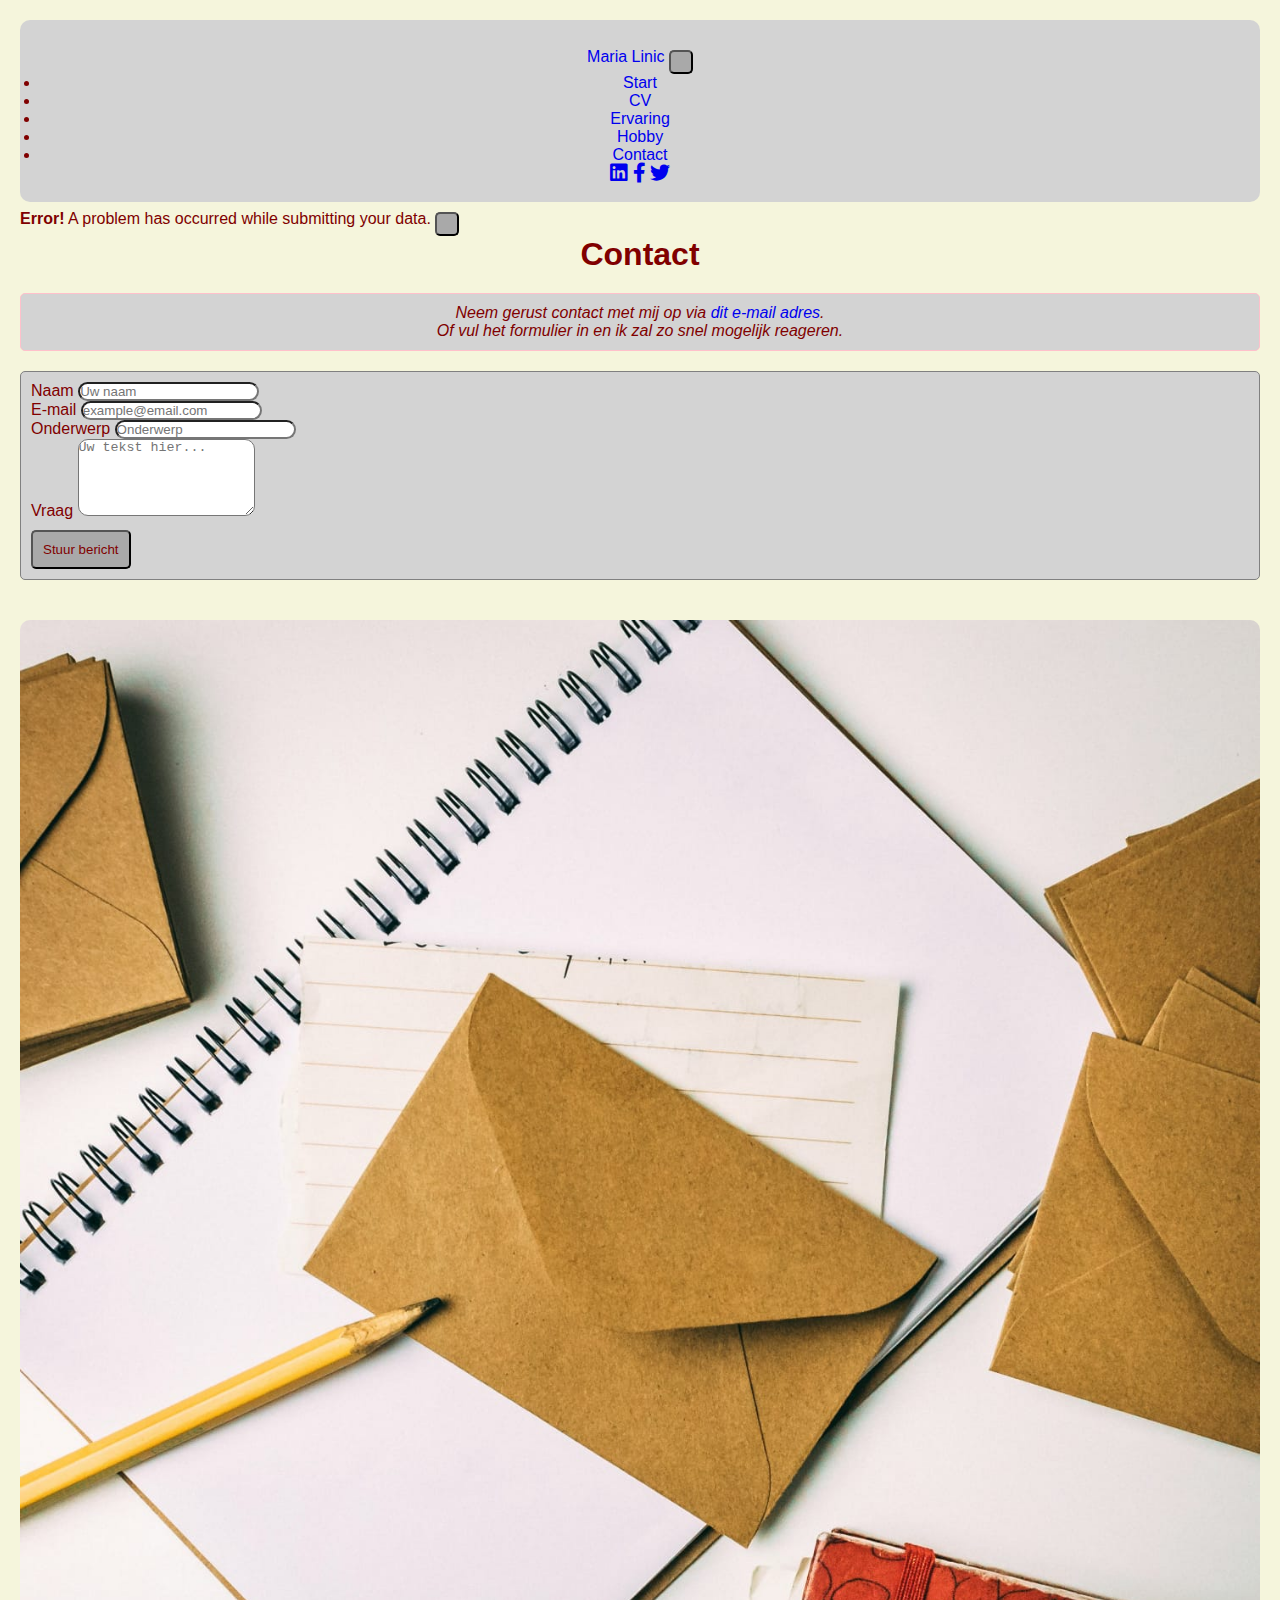
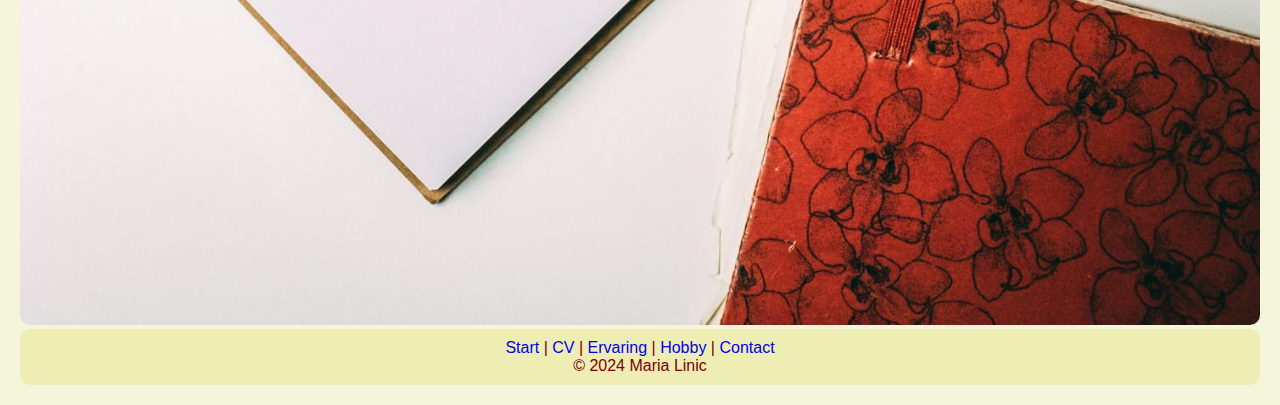
==== Project2/contact.html @ b56806a3 "Add files via upload" ====
<!DOCTYPE html>
<html lang="nl">
<head>
    <meta charset="UTF-8">
    <meta name="viewport" content="width=device-width, initial-scale=1.0">
    <title>Contact</title>
    <link rel="stylesheet" href="css/style.css">
    <link rel="icon" href="img/idesign.jpg" type="image/x-icon">
    <link href="https://cdn.jsdelivr.net/npm/bootstrap@5.1.3/dist/css/bootstrap.min.css" rel="stylesheet" integrity="sha384-1BmE4kWBq78iYhFldvKuhfTAU6auU8tT94WrHftjDbrCEXSU1oBoqyl2QvZ6jIW3" crossorigin="anonymous">
    <script src="https://cdn.jsdelivr.net/npm/bootstrap@5.1.3/dist/js/bootstrap.bundle.min.js" integrity="sha384-ka7Sk0Gln4gmtz2MlQnikT1wXgYsOg+OMhuP+IlRH9sENBO0LRn5q+8nbTov4+1p" crossorigin="anonymous"></script>
     <!-- Font Awesome -->
     <link rel="stylesheet" href="https://cdnjs.cloudflare.com/ajax/libs/font-awesome/6.0.0-beta3/css/all.min.css">
</head>
<body>
    <header>
        <nav class="navbar navbar-expand-lg navbar-light bg-light mb-4">
            <div class="container">
                <a class="navbar-brand" href="#">Maria Linic</a>
                <button class="navbar-toggler" type="button" data-bs-toggle="collapse" data-bs-target="#navbarSupportedContent" aria-controls="navbarSupportedContent" aria-expanded="false" aria-label="Toggle navigation">
                    <span class="navbar-toggler-icon"></span>
                </button>
                <div class="collapse navbar-collapse" id="navbarSupportedContent">
                <ul class="navbar-nav me-auto">
                    <li class="nav-item"><a class="nav-link" href="index.html">Start</a></li>
                    <li class="nav-item"><a class="nav-link" href="cv.html">CV</a></li>
                    <li class="nav-item"><a class="nav-link" href="ervaring.html">Ervaring</a></li>
                    <li class="nav-item"><a class="nav-link" href="hobby.html">Hobby</a></li>
                    <li class="nav-item active"><a class="nav-link" href="contact.html">Contact</a></li>
                </ul>
            </div>
        </nav>

        <div class="container text-center my-3">
            <a href="https://www.linkedin.com" target="_blank" class="text-dark mx-2">
                <i class="fab fa-linkedin fa-lg"></i>
            </a>
            <a href="https://www.facebook.com" target="_blank" class="text-dark mx-2">
                <i class="fab fa-facebook-f fa-lg"></i>
            </a>
            <a href="https://twitter.com" target="_blank" class="text-dark mx-2">
                <i class="fab fa-twitter fa-lg"></i>
            </a>
         </div>
    </header>

    <div class="container mt-5">
        <div class="alert alert-danger alert-dismissible fade show" role="alert">
            <strong>Error!</strong> A problem has occurred while submitting your data.
            <button type="button" class="btn-close" data-bs-dismiss="alert" aria-label="Close"></button>
        </div>
    </div>
    

    <div class="container mt-5 header-section">
        <h1 class="text-center">Contact</h1>

        <div class="contact-info">
            <p>Neem gerust contact met mij op via <a href="mailto:1058825@student.thomasmore.be">dit e-mail adres</a>.<br>
            Of vul het formulier in en ik zal zo snel mogelijk reageren.</p>
        </div>

        <div class="contact-form">
            <form action="mailto:1058825@student.thomasmore.be" method="post" enctype="text/plain">
                <div class="mb-3">
                    <label for="name" class="form-label">Naam</label>
                    <input type="text" class="form-control" id="name" name="name" placeholder="Uw naam" required>
                </div>
                <div class="mb-3">
                    <label for="email" class="form-label">E-mail</label>
                    <input type="email" class="form-control" id="email" name="email" placeholder="example@email.com" required>
                </div>
                <div class="mb-3">
                    <label for="subject" class="form-label">Onderwerp</label>
                    <input type="text" class="form-control" id="subject" name="subject" placeholder="Onderwerp" required>
                </div>
                <div class="mb-3">
                    <label for="question" class="form-label">Vraag</label>
                    <textarea class="form-control" id="question" name="question" rows="5" placeholder="Uw tekst hier..." required></textarea>
                </div>
                <button type="submit" class="btn btn-primary">Stuur bericht</button>
            </form>
        </div>
       
        <div class="contact-image mt-4">
           
            <img class="img-fluid" src="img/email.jpg" alt="I love IT">
        </div>
    </div>

    <footer class="text-center mt-5">
        <nav>
            <a href="index.html">Start</a> |
            <a href="cv.html">CV</a> |
            <a href="ervaring.html">Ervaring</a> |
            <a href="hobby.html">Hobby</a> |
            <a href="contact.html">Contact</a>
        </nav>
        <p>&copy; 2024 Maria Linic</p>
    </footer>
    <script src="js/script.js"></script>
    <script src="https://code.jquery.com/jquery-3.5.1.slim.min.js"></script>
    <script src="https://cdn.jsdelivr.net/npm/@popperjs/core@2.10.2/dist/umd/popper.min.js"></script>
    <script src="https://cdn.jsdelivr.net/npm/bootstrap@5.1.3/dist/js/bootstrap.min.js"></script>
</body>
</html>
---- Project2/css/style.css ----
/* General Styles */
*
{
    margin: 0;
    padding: 0;
    border-radius: 10px;
    box-sizing: border-box;
}


body 
{
    font-family: Arial, sans-serif; /* Font for the entire page */
    background-color: beige !important; /* Light background color */
    color: maroon; /* Dark text color */
    padding: 20px; /* Add padding around the body */
}

/* Header Styles */
header{
    background-color: lightgrey; /* Header background color */
    color: maroon; /* Header text color */
    padding: 20px; /* Padding for the header */
    text-align: center; /* Center the text */
}

h1
{
    color: maroon; /* Header text color */
    text-align: center; /* Center the text */
}

.styled-box {
    background-color: lightgray; /* Box background color */
    color: maroon; /* Box text color */
    padding: 10px; /* Padding for the box */
    text-align: center; /* Center the text */
}

.hero 
{
    background-color: beige; /* Hero background color */
    color: maroon; /* Hero text color */
    padding: 20px; /* Padding for the hero */
    text-align: center; /* Center the text */
    position: relative; /* Positioning for hero */
}

/* Navbar Styles */
#nav-bar 
{
    position: sticky;
    top: 0;
    z-index: 10;
    background-color: lightgray; /* Navbar background color */
    color: maroon; /* Navbar text color */
    text-align: center;
    padding: 10px; /* Padding for the navbar */
    margin-bottom: 20px; /* Space below the navbar */
}

#nav-bar .nav-link {
    font-style: oblique;
    color: maroon; /* Navbar link color */
    text-decoration: none; /* Remove underline from navbar links */
}

.nav-link:hover {
    background-color: beige; /* Lighter background color on hover */
    border-radius: 10px; /* Rounded corners on hover */
    color: maroon; /* Navbar link text color on hover */
}

.carousel-small {
    max-width: 600px; /* Postavite maksimalnu širinu karusela */
    margin: 0 auto; /* Centrirajte karusel */
}

.small-carousel-img {
    height: auto; /* Održavajte proporcije slika */
    max-height: 400px; /* Postavite maksimalnu visinu slika */
    object-fit: cover; /* Održavajte proporcije slika unutar okvira */
}
.carousel {
    margin-bottom: 20px; /* Space below the carousel */
    width: 100%; /* Full width */
    position: center;
    border: 1px solid lightgray; /* Carousel border color */
    border-radius: 10px; /* Rounded corners */
    background-color: gray; /* Carousel background color */
    color: maroon; /* Carousel text color */

}
.carousel-button {
    background-color: lightgray; /* Button background color */
    color: maroon; /* Button text color */
    border-radius: 5px; /* Rounded corners */
    padding: 10px; /* Padding for the button */
    margin-top: 10px; /* Space above the button */
}

/* Card Styles */
.card {
    border: 1px solid gray; /* Card border color */
    border-radius: 5px; /* Rounded corners */
    box-shadow: 0 2px 4px maroon; /* Subtle shadow */
    padding: 10px; /* Padding for the card */
    background-color: blanchedalmond; /* Card background color */
}

.card-title {
    font-size: 1.5rem; /* Larger font size for the title */
    color: maroon; /* Darker color for the title */
    margin-bottom: 1rem; /* Space below the title */
    text-align: center; /* Center the title */
    font-style: oblique;
}

.card-text {
    font-size: 1rem; /* Standard font size for text */
    color: maroon; /* Darker color for text */
    margin-bottom: 1rem; /* Space below the text */
    text-align: center; /* Center the text */
    font-style: oblique;
}

/* Image Styles */
.img-fluid {
    max-width: 100%; /* Responsive image */
    height: auto; /* Maintain aspect ratio */
    margin-top: 20px; /* Space above the image */
}

/* Footer Styles */
footer {
    background-color: rgb(238, 238, 180); /* Footer background color */
    color: maroon; /* Footer text color */
    padding: 10px; /* Padding for the footer */
    text-align: center; /* Center the text */
    position: relative; /* Positioning for footer */
    bottom: 0; /* Stick to the bottom */
    width: 100%; /* Full width */
}

form {
    margin-top: 20px; /* Space above the form */
    margin-bottom: 20px; /* Space below the form */
    padding: 10px; /* Padding for the form */
    border: 1px solid gray; /* Form border color */
    border-radius: 5px; /* Rounded corners */
    background-color: lightgray; /* Form background color */
    color: maroon; /* Form text color */ 
}
button {
    background-color: darkgray !important; /* Button background color */
    color: maroon; /* Button text color */
    border-radius: 5px; /* Rounded corners */
    padding: 10px; /* Padding for the button */
    margin-top: 10px; /* Space above the button */
    cursor: pointer; /* Change cursor to pointer on hover */
}
button:hover {
    background-color: beige; /* Lighter background color on hover */
    border-radius: 10px; /* Rounded corners on hover */
    color: maroon; /* Form button text color on hover */
}
.contact-info {
    margin-top: 20px; /* Space above the contact info */
    margin-bottom: 20px; /* Space below the contact info */
    padding: 10px; /* Padding for the contact info */
    border: 1px solid pink; /* Contact info border color */
    border-radius: 5px; /* Rounded corners */
    background-color: lightgray; /* Contact info background color */
    color: maroon; /* Contact info text color */
    text-align: center; /* Center the text */
    font-style: oblique;
}

.bg-dark {
    background-color: gray; /* Siva boja */
    color: white; /* Bijeli tekst za kontrast */
}

.bg-beige {
    background-color: #f5f5dc; /* Beige boja */
    color: maroon; /* Crni tekst za kontrast */
}

/* Stiliziranje list items */
.list-group-item {
    border: 2px solid #ccc; /* Sivi okvir */
    border-radius: 8px; /* Zaobljene ivice */
    margin-bottom: 10px; /* Razmak između stavki */
    padding: 15px; /* Unutarnji razmak */
    transition: transform 0.2s; /* Efekt pri hoveru */
}

/* Efekt pri hoveru */
.list-group-item:hover {
    transform: scale(1.02); /* Lagano povećanje pri hoveru */
    box-shadow: 0 4px 10px rgba(0, 0, 0, 0.2); /* Sjena pri hoveru */
}

/* Opcionalno: Stiliziranje linkova */
a {
    text-decoration: none; /* Uklanja podcrtavanje */
}

a:hover {
    text-decoration: underline; /* Dodaje podcrtavanje pri hoveru */
    color: gold; /* Zlata boja pri hoveru */
}
/* Responsive Styles */
@media (max-width: 768px) {
    .carousel {
        width: 100%; /* Full width on smaller screens */
        height: auto; /* Maintain aspect ratio */
    }

    #nav-bar {
        flex-direction: column; /* Stack navigation items on smaller screens */
    }

    .card {
        margin: 0; /* Remove margin on smaller screens */
    }

    header, footer, .styled-box, .contact-info {
        padding: 15px; /* Reduce padding on smaller screens */
    }
}
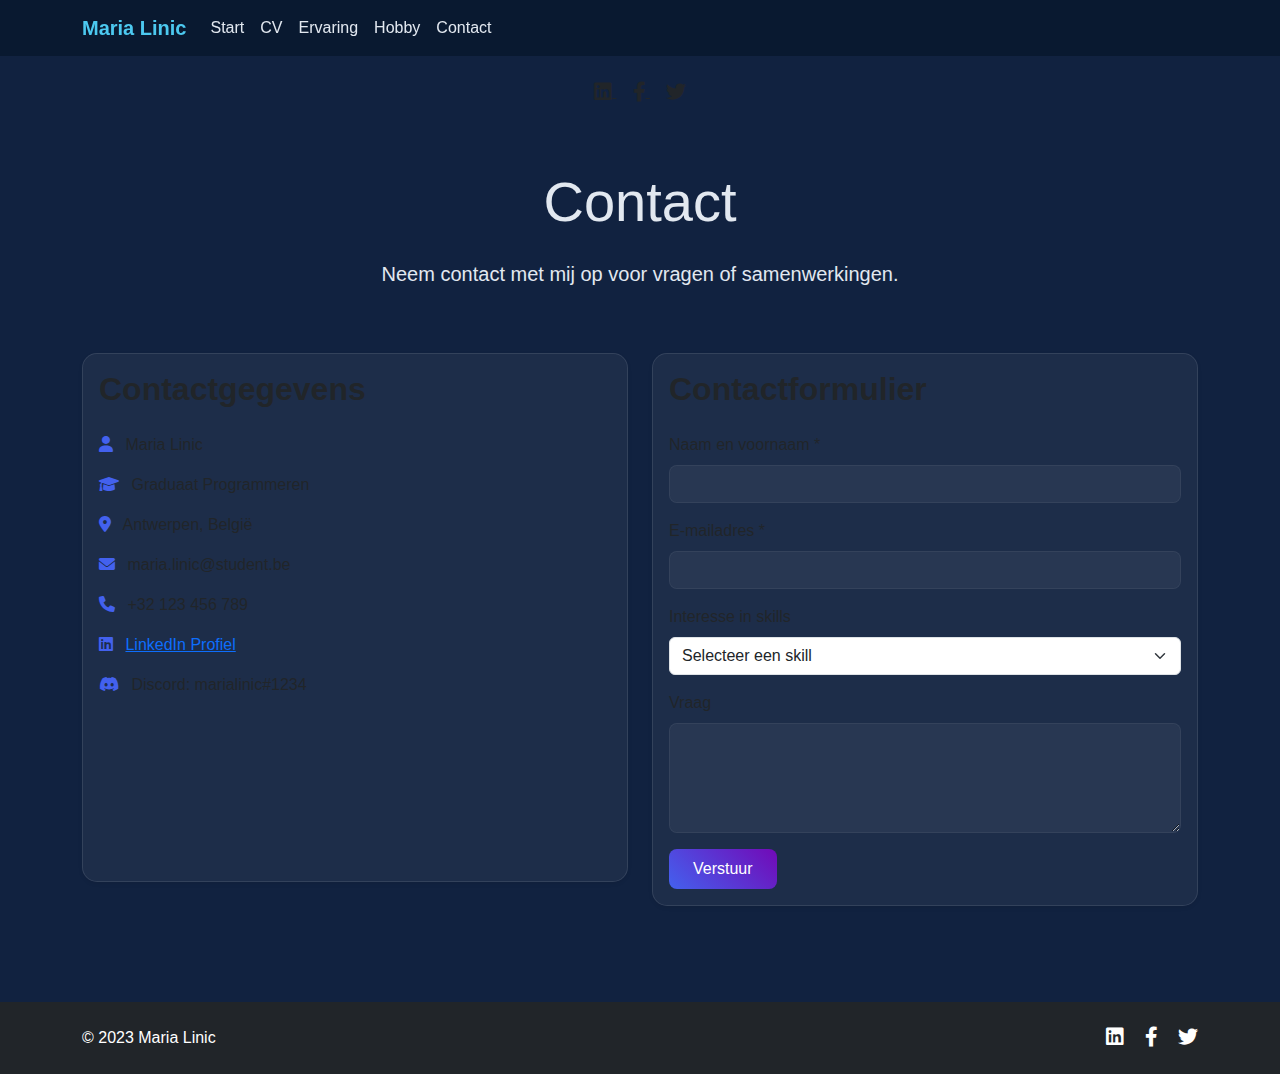
==== commit a48a7eb3: "edited" ====
--- a/Project2/contact.html
+++ b/Project2/contact.html
@@ -4,12 +4,13 @@
     <meta charset="UTF-8">
     <meta name="viewport" content="width=device-width, initial-scale=1.0">
     <title>Contact</title>
+    <!-- Bootstrap CSS -->
+    <link href="https://cdn.jsdelivr.net/npm/bootstrap@5.1.3/dist/css/bootstrap.min.css" rel="stylesheet">
+    <!-- Font Awesome -->
+    <link rel="stylesheet" href="https://cdnjs.cloudflare.com/ajax/libs/font-awesome/6.0.0-beta3/css/all.min.css">
+    <!-- Custom CSS -->
     <link rel="stylesheet" href="css/style.css">
-    <link rel="icon" href="img/idesign.jpg" type="image/x-icon">
-    <link href="https://cdn.jsdelivr.net/npm/bootstrap@5.1.3/dist/css/bootstrap.min.css" rel="stylesheet" integrity="sha384-1BmE4kWBq78iYhFldvKuhfTAU6auU8tT94WrHftjDbrCEXSU1oBoqyl2QvZ6jIW3" crossorigin="anonymous">
-    <script src="https://cdn.jsdelivr.net/npm/bootstrap@5.1.3/dist/js/bootstrap.bundle.min.js" integrity="sha384-ka7Sk0Gln4gmtz2MlQnikT1wXgYsOg+OMhuP+IlRH9sENBO0LRn5q+8nbTov4+1p" crossorigin="anonymous"></script>
-     <!-- Font Awesome -->
-     <link rel="stylesheet" href="https://cdnjs.cloudflare.com/ajax/libs/font-awesome/6.0.0-beta3/css/all.min.css">
+    <link rel="icon" href="img/Idesign.jpg" type="image/x-icon">
 </head>
 <body>
     <header>
@@ -43,63 +44,83 @@
          </div>
     </header>
 
-    <div class="container mt-5">
-        <div class="alert alert-danger alert-dismissible fade show" role="alert">
-            <strong>Error!</strong> A problem has occurred while submitting your data.
-            <button type="button" class="btn-close" data-bs-dismiss="alert" aria-label="Close"></button>
-        </div>
-    </div>
-    
-
-    <div class="container mt-5 header-section">
-        <h1 class="text-center">Contact</h1>
-
-        <div class="contact-info">
-            <p>Neem gerust contact met mij op via <a href="mailto:1058825@student.thomasmore.be">dit e-mail adres</a>.<br>
-            Of vul het formulier in en ik zal zo snel mogelijk reageren.</p>
+    <div class="container py-5">
+        <div class="row mb-5">
+            <div class="col-lg-8 mx-auto text-center">
+                <h1 class="display-4 mb-4">Contact</h1>
+                <p class="lead">Neem contact met mij op voor vragen of samenwerkingen.</p>
+            </div>
         </div>
 
-        <div class="contact-form">
-            <form action="mailto:1058825@student.thomasmore.be" method="post" enctype="text/plain">
-                <div class="mb-3">
-                    <label for="name" class="form-label">Naam</label>
-                    <input type="text" class="form-control" id="name" name="name" placeholder="Uw naam" required>
+        <div class="row">
+            <div class="col-lg-6 mb-4">
+                <div class="card h-100 shadow-sm">
+                    <div class="card-body">
+                        <h2 class="card-title mb-4">Contactgegevens</h2>
+                        <ul class="list-unstyled">
+                            <li class="mb-3"><i class="fas fa-user me-2 text-primary"></i> Maria Linic</li>
+                            <li class="mb-3"><i class="fas fa-graduation-cap me-2 text-primary"></i> Graduaat Programmeren</li>
+                            <li class="mb-3"><i class="fas fa-map-marker-alt me-2 text-primary"></i> Antwerpen, België</li>
+                            <li class="mb-3"><i class="fas fa-envelope me-2 text-primary"></i> maria.linic@student.be</li>
+                            <li class="mb-3"><i class="fas fa-phone me-2 text-primary"></i> +32 123 456 789</li>
+                            <li class="mb-3"><i class="fab fa-linkedin me-2 text-primary"></i> <a href="https://www.linkedin.com" target="_blank">LinkedIn Profiel</a></li>
+                            <li class="mb-3"><i class="fab fa-discord me-2 text-primary"></i> Discord: marialinic#1234</li>
+                        </ul>
+                    </div>
                 </div>
-                <div class="mb-3">
-                    <label for="email" class="form-label">E-mail</label>
-                    <input type="email" class="form-control" id="email" name="email" placeholder="example@email.com" required>
+            </div>
+            <div class="col-lg-6">
+                <div class="card h-100 shadow-sm">
+                    <div class="card-body">
+                        <h2 class="card-title mb-4">Contactformulier</h2>
+                        <form action="https://tm-statweb.be/forms.php" method="post">
+                            <div class="mb-3">
+                                <label for="name" class="form-label">Naam en voornaam *</label>
+                                <input type="text" class="form-control" id="name" name="name" required>
+                            </div>
+                            <div class="mb-3">
+                                <label for="email" class="form-label">E-mailadres *</label>
+                                <input type="email" class="form-control" id="email" name="email" required>
+                            </div>
+                            <div class="mb-3">
+                                <label for="skills" class="form-label">Interesse in skills</label>
+                                <select class="form-select" id="skills" name="skills">
+                                    <option value="">Selecteer een skill</option>
+                                    <option value="html">HTML</option>
+                                    <option value="css">CSS</option>
+                                    <option value="javascript">JavaScript</option>
+                                    <option value="php">PHP</option>
+                                    <option value="sql">SQL</option>
+                                </select>
+                            </div>
+                            <div class="mb-3">
+                                <label for="message" class="form-label">Vraag</label>
+                                <textarea class="form-control" id="message" name="message" rows="4"></textarea>
+                            </div>
+                            <button type="submit" class="btn btn-primary">Verstuur</button>
+                        </form>
+                    </div>
                 </div>
-                <div class="mb-3">
-                    <label for="subject" class="form-label">Onderwerp</label>
-                    <input type="text" class="form-control" id="subject" name="subject" placeholder="Onderwerp" required>
-                </div>
-                <div class="mb-3">
-                    <label for="question" class="form-label">Vraag</label>
-                    <textarea class="form-control" id="question" name="question" rows="5" placeholder="Uw tekst hier..." required></textarea>
-                </div>
-                <button type="submit" class="btn btn-primary">Stuur bericht</button>
-            </form>
-        </div>
-       
-        <div class="contact-image mt-4">
-           
-            <img class="img-fluid" src="img/email.jpg" alt="I love IT">
+            </div>
         </div>
     </div>
 
-    <footer class="text-center mt-5">
-        <nav>
-            <a href="index.html">Start</a> |
-            <a href="cv.html">CV</a> |
-            <a href="ervaring.html">Ervaring</a> |
-            <a href="hobby.html">Hobby</a> |
-            <a href="contact.html">Contact</a>
-        </nav>
-        <p>&copy; 2024 Maria Linic</p>
+    <footer class="bg-dark text-white mt-5 py-4">
+        <div class="container">
+            <div class="row">
+                <div class="col-md-6">
+                    <p class="mb-0">&copy; 2023 Maria Linic</p>
+                </div>
+                <div class="col-md-6 text-end">
+                    <a href="https://www.linkedin.com" target="_blank" class="text-white me-3"><i class="fab fa-linkedin fa-lg"></i></a>
+                    <a href="https://www.facebook.com" target="_blank" class="text-white me-3"><i class="fab fa-facebook-f fa-lg"></i></a>
+                    <a href="https://twitter.com" target="_blank" class="text-white"><i class="fab fa-twitter fa-lg"></i></a>
+                </div>
+            </div>
+        </div>
     </footer>
-    <script src="js/script.js"></script>
-    <script src="https://code.jquery.com/jquery-3.5.1.slim.min.js"></script>
-    <script src="https://cdn.jsdelivr.net/npm/@popperjs/core@2.10.2/dist/umd/popper.min.js"></script>
-    <script src="https://cdn.jsdelivr.net/npm/bootstrap@5.1.3/dist/js/bootstrap.min.js"></script>
+
+    <!-- Bootstrap JS -->
+    <script src="https://cdn.jsdelivr.net/npm/bootstrap@5.1.3/dist/js/bootstrap.bundle.min.js"></script>
 </body>
 </html>--- a/Project2/css/style.css
+++ b/Project2/css/style.css
@@ -1,232 +1,245 @@
-/* General Styles */
-*
-{
-    margin: 0;
-    padding: 0;
-    border-radius: 10px;
-    box-sizing: border-box;
-}
-
-
-body 
-{
-    font-family: Arial, sans-serif; /* Font for the entire page */
-    background-color: beige !important; /* Light background color */
-    color: maroon; /* Dark text color */
-    padding: 20px; /* Add padding around the body */
-}
-
-/* Header Styles */
-header{
-    background-color: lightgrey; /* Header background color */
-    color: maroon; /* Header text color */
-    padding: 20px; /* Padding for the header */
-    text-align: center; /* Center the text */
-}
-
-h1
-{
-    color: maroon; /* Header text color */
-    text-align: center; /* Center the text */
-}
-
-.styled-box {
-    background-color: lightgray; /* Box background color */
-    color: maroon; /* Box text color */
-    padding: 10px; /* Padding for the box */
-    text-align: center; /* Center the text */
-}
-
-.hero 
-{
-    background-color: beige; /* Hero background color */
-    color: maroon; /* Hero text color */
-    padding: 20px; /* Padding for the hero */
-    text-align: center; /* Center the text */
-    position: relative; /* Positioning for hero */
-}
-
-/* Navbar Styles */
-#nav-bar 
-{
-    position: sticky;
+/* Custom Bootstrap Theme */
+
+:root {
+    --primary: #4361ee;
+    --secondary: #7209b7;
+    --success: #2ecc71;
+    --info: #4cc9f0;
+    --warning: #fca311;
+    --danger: #e63946;
+    --light: #f8f9fa;
+    --dark: #0a192f;
+    --body-bg: #112240;
+    --body-color: #e2e8f0;
+}
+
+body {
+    font-family: 'Poppins', sans-serif;
+    background-color: var(--body-bg);
+    color: var(--body-color);
+}
+
+/* Typography */
+h1, h2, h3, h4, h5, h6 {
+    font-family: 'Space Grotesk', sans-serif;
+    font-weight: 700;
+}
+
+/* Navbar customization */
+.navbar {
+    background-color: rgba(10, 25, 47, 0.95) !important;
+    backdrop-filter: blur(10px);
+}
+
+.navbar-brand {
+    color: var(--info) !important;
+    font-weight: 700;
+}
+
+.navbar-nav .nav-link {
+    color: var(--body-color) !important;
+    position: relative;
+}
+
+.navbar-nav .nav-link::after {
+    content: '';
+    position: absolute;
+    width: 0;
+    height: 2px;
+    bottom: 0;
+    left: 0;
+    background: linear-gradient(45deg, var(--primary), var(--info));
+    transition: width 0.3s ease;
+}
+
+.navbar-nav .nav-link:hover::after {
+    width: 100%;
+}
+
+/* Button customization */
+.btn {
+    border-radius: 8px;
+    padding: 0.5rem 1.5rem;
+    transition: all 0.3s ease;
+}
+
+.btn-primary {
+    background: linear-gradient(45deg, var(--primary), var(--secondary));
+    border: none;
+}
+
+.btn-primary:hover {
+    background: linear-gradient(45deg, var(--secondary), var(--primary));
+    transform: translateY(-3px);
+    box-shadow: 0 4px 15px rgba(67, 97, 238, 0.3);
+}
+
+/* Card customization */
+.card {
+    background-color: rgba(255, 255, 255, 0.05);
+    border: 1px solid rgba(255, 255, 255, 0.1);
+    border-radius: 15px;
+    transition: transform 0.3s ease, box-shadow 0.3s ease;
+}
+
+.card:hover {
+    transform: translateY(-10px);
+    box-shadow: 0 10px 20px rgba(0, 0, 0, 0.2);
+}
+
+/* Form customization */
+.form-control {
+    background-color: rgba(255, 255, 255, 0.05);
+    border: 1px solid rgba(255, 255, 255, 0.1);
+    color: var(--body-color);
+    border-radius: 8px;
+}
+
+.form-control:focus {
+    background-color: rgba(255, 255, 255, 0.1);
+    border-color: var(--info);
+    box-shadow: 0 0 0 0.2rem rgba(76, 201, 240, 0.25);
+    color: var(--body-color);
+}
+
+/* Custom utility classes */
+.bg-gradient {
+    background: linear-gradient(135deg, var(--dark) 0%, var(--body-bg) 100%);
+}
+
+.text-gradient {
+    background: linear-gradient(45deg, var(--primary), var(--info));
+    -webkit-background-clip: text;
+    background-clip: text;
+    color: transparent;
+}
+
+/* Animations */
+@keyframes fadeInUp {
+    from {
+        opacity: 0;
+        transform: translateY(20px);
+    }
+    to {
+        opacity: 1;
+        transform: translateY(0);
+    }
+}
+
+.animate-fadeInUp {
+    animation: fadeInUp 1s ease forwards;
+}
+
+/* Custom scrollbar */
+::-webkit-scrollbar {
+    width: 10px;
+}
+
+::-webkit-scrollbar-track {
+    background: var(--dark);
+}
+
+::-webkit-scrollbar-thumb {
+    background: var(--primary);
+    border-radius: 5px;
+}
+
+::-webkit-scrollbar-thumb:hover {
+    background: var(--secondary);
+}
+
+/* Footer customization */
+.footer {
+    background-color: rgba(10, 25, 47, 0.95);
+    padding: 2rem 0;
+    margin-top: 4rem;
+}
+
+/* Responsive adjustments */
+@media (max-width: 768px) {
+    .container {
+        padding: 0 1rem;
+    }
+    
+    h1 {
+        font-size: 2rem;
+    }
+}
+
+    .carousel-item img {
+        object-fit: cover;
+        height: 400px; /* Prilagodite visinu prema potrebi */
+    }
+
+    .text-dark-blue {
+        color: #0a192f !important;
+        transition: color 0.3s ease;
+    }
+
+    /* Card hover efekti i stilizacija */
+.hover-card {
+    background-color: rgba(17, 34, 64, 0.6);
+    border: 1px solid rgba(76, 201, 240, 0.1);
+    transition: all 0.3s ease;
+}
+
+.hover-card:hover {
+    transform: translateY(-5px);
+    background-color: rgba(17, 34, 64, 0.8);
+    border-color: var(--info);
+    box-shadow: 0 8px 20px rgba(76, 201, 240, 0.15);
+}
+
+/* Stilizacija teksta unutar kartica */
+.hover-card .card-body h5 a {
+    color: var(--info) !important;
+    text-decoration: none;
+    transition: color 0.3s ease;
+}
+
+.hover-card .card-body h5 a:hover {
+    color: var(--primary) !important;
+}
+
+.hover-card .card-body small.text-muted {
+    color: #8892b0 !important;
+}
+
+/* Ikone u karticama */
+.hover-card .card-body i {
+    transition: transform 0.3s ease;
+}
+
+.hover-card:hover .card-body i {
+    transform: scale(1.1);
+}
+
+/* Posebne boje za različite ikone */
+.text-primary { color: var(--primary) !important; }
+.text-info { color: var(--info) !important; }
+.text-warning { color: var(--warning) !important; }
+.text-danger { color: var(--danger) !important; }
+.text-purple { color: var(--secondary) !important; }
+.text-secondary { color: #8892b0 !important; }
+
+/* Dodatni efekti za kartice */
+.hover-card::before {
+    content: '';
+    position: absolute;
     top: 0;
-    z-index: 10;
-    background-color: lightgray; /* Navbar background color */
-    color: maroon; /* Navbar text color */
-    text-align: center;
-    padding: 10px; /* Padding for the navbar */
-    margin-bottom: 20px; /* Space below the navbar */
-}
-
-#nav-bar .nav-link {
-    font-style: oblique;
-    color: maroon; /* Navbar link color */
-    text-decoration: none; /* Remove underline from navbar links */
-}
-
-.nav-link:hover {
-    background-color: beige; /* Lighter background color on hover */
-    border-radius: 10px; /* Rounded corners on hover */
-    color: maroon; /* Navbar link text color on hover */
-}
-
-.carousel-small {
-    max-width: 600px; /* Postavite maksimalnu širinu karusela */
-    margin: 0 auto; /* Centrirajte karusel */
-}
-
-.small-carousel-img {
-    height: auto; /* Održavajte proporcije slika */
-    max-height: 400px; /* Postavite maksimalnu visinu slika */
-    object-fit: cover; /* Održavajte proporcije slika unutar okvira */
-}
-.carousel {
-    margin-bottom: 20px; /* Space below the carousel */
-    width: 100%; /* Full width */
-    position: center;
-    border: 1px solid lightgray; /* Carousel border color */
-    border-radius: 10px; /* Rounded corners */
-    background-color: gray; /* Carousel background color */
-    color: maroon; /* Carousel text color */
-
-}
-.carousel-button {
-    background-color: lightgray; /* Button background color */
-    color: maroon; /* Button text color */
-    border-radius: 5px; /* Rounded corners */
-    padding: 10px; /* Padding for the button */
-    margin-top: 10px; /* Space above the button */
-}
-
-/* Card Styles */
-.card {
-    border: 1px solid gray; /* Card border color */
-    border-radius: 5px; /* Rounded corners */
-    box-shadow: 0 2px 4px maroon; /* Subtle shadow */
-    padding: 10px; /* Padding for the card */
-    background-color: blanchedalmond; /* Card background color */
-}
-
-.card-title {
-    font-size: 1.5rem; /* Larger font size for the title */
-    color: maroon; /* Darker color for the title */
-    margin-bottom: 1rem; /* Space below the title */
-    text-align: center; /* Center the title */
-    font-style: oblique;
-}
-
-.card-text {
-    font-size: 1rem; /* Standard font size for text */
-    color: maroon; /* Darker color for text */
-    margin-bottom: 1rem; /* Space below the text */
-    text-align: center; /* Center the text */
-    font-style: oblique;
-}
-
-/* Image Styles */
-.img-fluid {
-    max-width: 100%; /* Responsive image */
-    height: auto; /* Maintain aspect ratio */
-    margin-top: 20px; /* Space above the image */
-}
-
-/* Footer Styles */
-footer {
-    background-color: rgb(238, 238, 180); /* Footer background color */
-    color: maroon; /* Footer text color */
-    padding: 10px; /* Padding for the footer */
-    text-align: center; /* Center the text */
-    position: relative; /* Positioning for footer */
-    bottom: 0; /* Stick to the bottom */
-    width: 100%; /* Full width */
-}
-
-form {
-    margin-top: 20px; /* Space above the form */
-    margin-bottom: 20px; /* Space below the form */
-    padding: 10px; /* Padding for the form */
-    border: 1px solid gray; /* Form border color */
-    border-radius: 5px; /* Rounded corners */
-    background-color: lightgray; /* Form background color */
-    color: maroon; /* Form text color */ 
-}
-button {
-    background-color: darkgray !important; /* Button background color */
-    color: maroon; /* Button text color */
-    border-radius: 5px; /* Rounded corners */
-    padding: 10px; /* Padding for the button */
-    margin-top: 10px; /* Space above the button */
-    cursor: pointer; /* Change cursor to pointer on hover */
-}
-button:hover {
-    background-color: beige; /* Lighter background color on hover */
-    border-radius: 10px; /* Rounded corners on hover */
-    color: maroon; /* Form button text color on hover */
-}
-.contact-info {
-    margin-top: 20px; /* Space above the contact info */
-    margin-bottom: 20px; /* Space below the contact info */
-    padding: 10px; /* Padding for the contact info */
-    border: 1px solid pink; /* Contact info border color */
-    border-radius: 5px; /* Rounded corners */
-    background-color: lightgray; /* Contact info background color */
-    color: maroon; /* Contact info text color */
-    text-align: center; /* Center the text */
-    font-style: oblique;
-}
-
-.bg-dark {
-    background-color: gray; /* Siva boja */
-    color: white; /* Bijeli tekst za kontrast */
-}
-
-.bg-beige {
-    background-color: #f5f5dc; /* Beige boja */
-    color: maroon; /* Crni tekst za kontrast */
-}
-
-/* Stiliziranje list items */
-.list-group-item {
-    border: 2px solid #ccc; /* Sivi okvir */
-    border-radius: 8px; /* Zaobljene ivice */
-    margin-bottom: 10px; /* Razmak između stavki */
-    padding: 15px; /* Unutarnji razmak */
-    transition: transform 0.2s; /* Efekt pri hoveru */
-}
-
-/* Efekt pri hoveru */
-.list-group-item:hover {
-    transform: scale(1.02); /* Lagano povećanje pri hoveru */
-    box-shadow: 0 4px 10px rgba(0, 0, 0, 0.2); /* Sjena pri hoveru */
-}
-
-/* Opcionalno: Stiliziranje linkova */
-a {
-    text-decoration: none; /* Uklanja podcrtavanje */
-}
-
-a:hover {
-    text-decoration: underline; /* Dodaje podcrtavanje pri hoveru */
-    color: gold; /* Zlata boja pri hoveru */
-}
-/* Responsive Styles */
-@media (max-width: 768px) {
-    .carousel {
-        width: 100%; /* Full width on smaller screens */
-        height: auto; /* Maintain aspect ratio */
-    }
-
-    #nav-bar {
-        flex-direction: column; /* Stack navigation items on smaller screens */
-    }
-
-    .card {
-        margin: 0; /* Remove margin on smaller screens */
-    }
-
-    header, footer, .styled-box, .contact-info {
-        padding: 15px; /* Reduce padding on smaller screens */
-    }
-}
-
+    left: 0;
+    width: 100%;
+    height: 100%;
+    background: linear-gradient(
+        45deg,
+        rgba(67, 97, 238, 0.1),
+        rgba(76, 201, 240, 0.1)
+    );
+    opacity: 0;
+    transition: opacity 0.3s ease;
+    border-radius: inherit;
+}
+
+.hover-card:hover::before {
+    opacity: 1;
+}